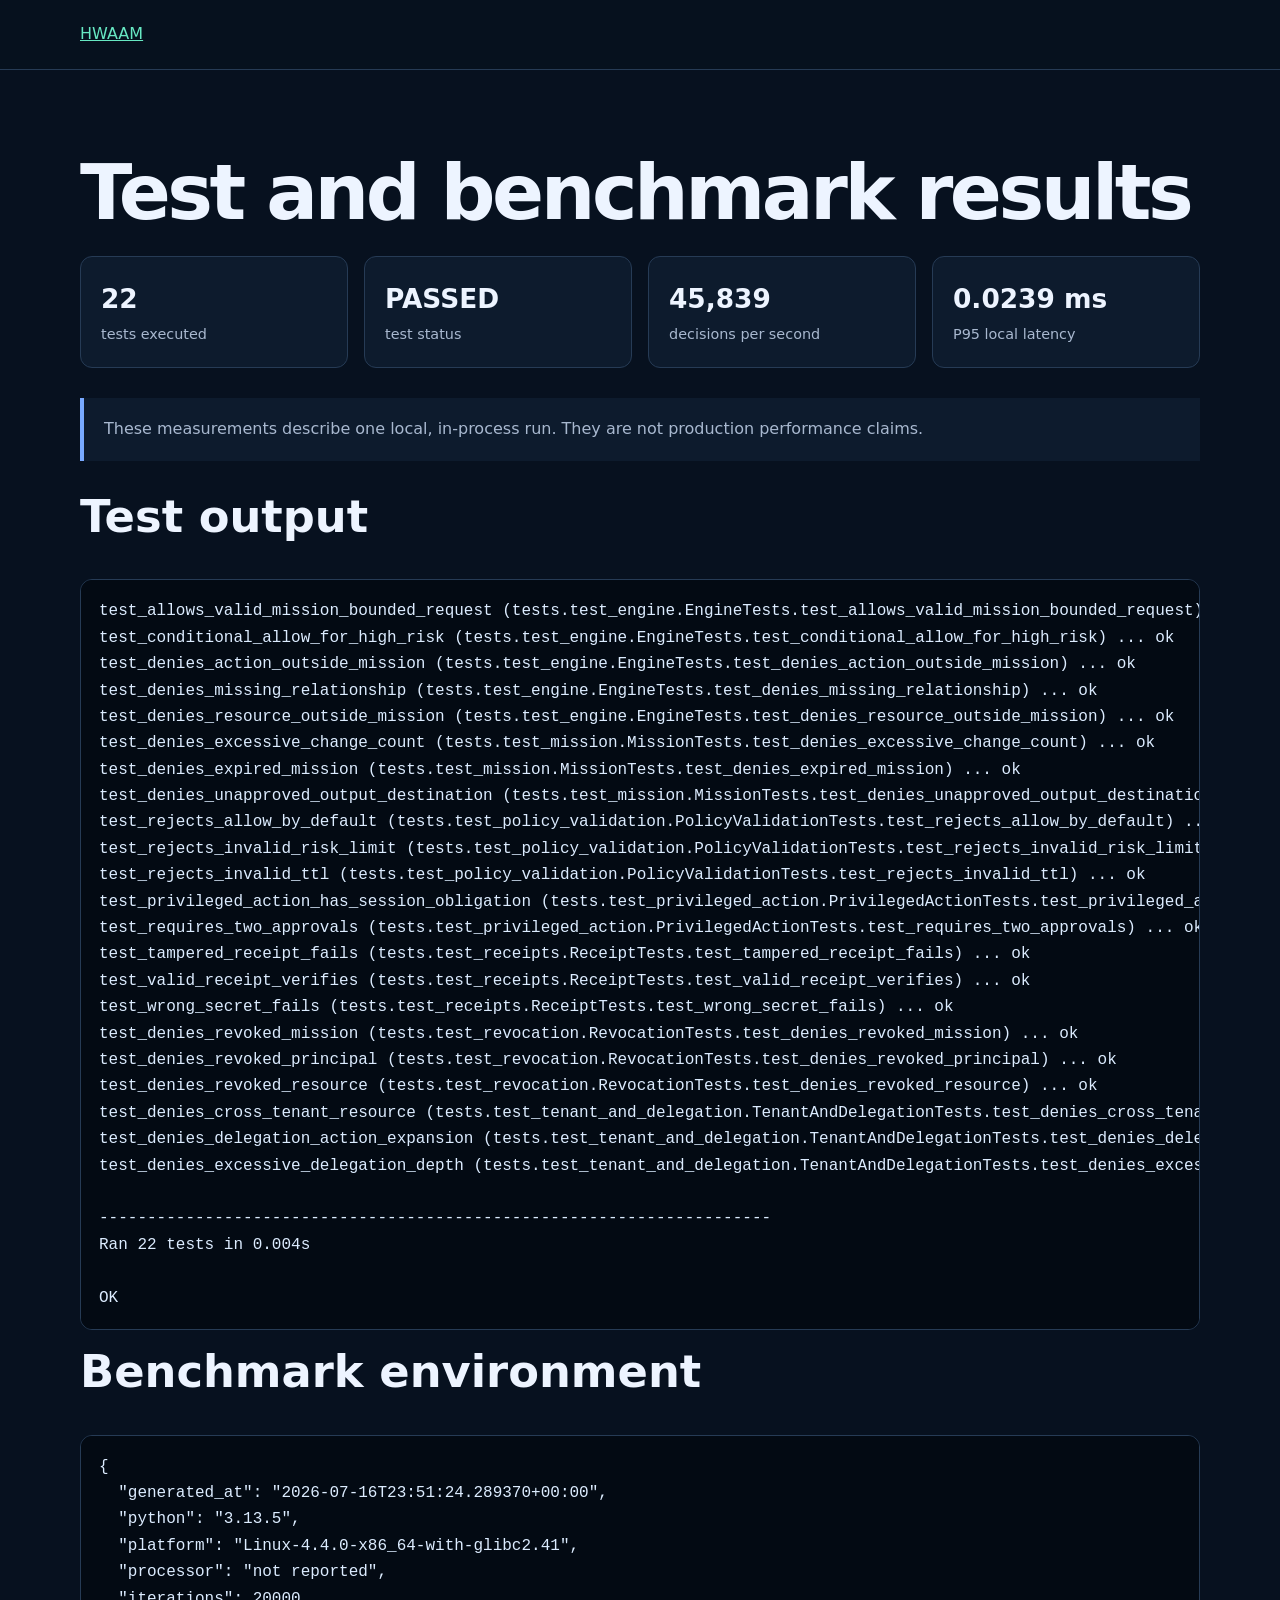
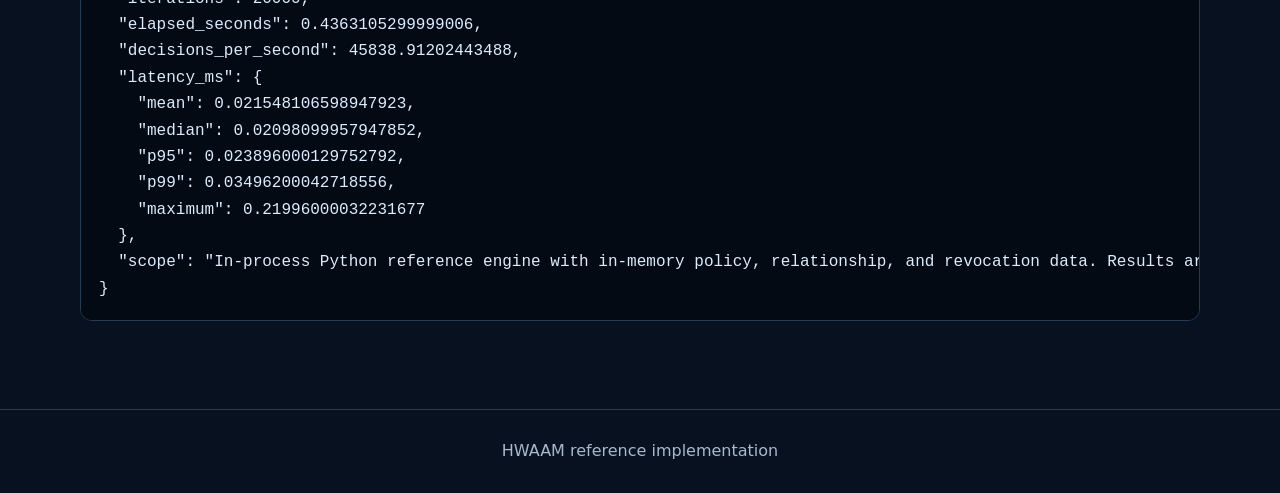
==== docs/test-results.html @ d503caf2 "Add reference implementation, tests, CI/Pages workflows, and docs site The initial upload only carri" ====
<!doctype html>
<html lang="en">
<head>
  <meta charset="utf-8">
  <meta name="viewport" content="width=device-width,initial-scale=1">
  <title>HWAAM Test Results</title>
  <link rel="stylesheet" href="assets/style.css">
</head>
<body>
<header class="site-header"><a href="index.html">HWAAM</a></header>
<main class="container">
  <h1>Test and benchmark results</h1>
  <section class="metric-grid">
    <article><strong>22</strong><span>tests executed</span></article>
    <article><strong>PASSED</strong><span>test status</span></article>
    <article><strong>45,839</strong><span>decisions per second</span></article>
    <article><strong>0.0239 ms</strong><span>P95 local latency</span></article>
  </section>
  <p class="notice">These measurements describe one local, in-process run. They are not production performance claims.</p>
  <h2>Test output</h2>
  <pre>test_allows_valid_mission_bounded_request (tests.test_engine.EngineTests.test_allows_valid_mission_bounded_request) ... ok
test_conditional_allow_for_high_risk (tests.test_engine.EngineTests.test_conditional_allow_for_high_risk) ... ok
test_denies_action_outside_mission (tests.test_engine.EngineTests.test_denies_action_outside_mission) ... ok
test_denies_missing_relationship (tests.test_engine.EngineTests.test_denies_missing_relationship) ... ok
test_denies_resource_outside_mission (tests.test_engine.EngineTests.test_denies_resource_outside_mission) ... ok
test_denies_excessive_change_count (tests.test_mission.MissionTests.test_denies_excessive_change_count) ... ok
test_denies_expired_mission (tests.test_mission.MissionTests.test_denies_expired_mission) ... ok
test_denies_unapproved_output_destination (tests.test_mission.MissionTests.test_denies_unapproved_output_destination) ... ok
test_rejects_allow_by_default (tests.test_policy_validation.PolicyValidationTests.test_rejects_allow_by_default) ... ok
test_rejects_invalid_risk_limit (tests.test_policy_validation.PolicyValidationTests.test_rejects_invalid_risk_limit) ... ok
test_rejects_invalid_ttl (tests.test_policy_validation.PolicyValidationTests.test_rejects_invalid_ttl) ... ok
test_privileged_action_has_session_obligation (tests.test_privileged_action.PrivilegedActionTests.test_privileged_action_has_session_obligation) ... ok
test_requires_two_approvals (tests.test_privileged_action.PrivilegedActionTests.test_requires_two_approvals) ... ok
test_tampered_receipt_fails (tests.test_receipts.ReceiptTests.test_tampered_receipt_fails) ... ok
test_valid_receipt_verifies (tests.test_receipts.ReceiptTests.test_valid_receipt_verifies) ... ok
test_wrong_secret_fails (tests.test_receipts.ReceiptTests.test_wrong_secret_fails) ... ok
test_denies_revoked_mission (tests.test_revocation.RevocationTests.test_denies_revoked_mission) ... ok
test_denies_revoked_principal (tests.test_revocation.RevocationTests.test_denies_revoked_principal) ... ok
test_denies_revoked_resource (tests.test_revocation.RevocationTests.test_denies_revoked_resource) ... ok
test_denies_cross_tenant_resource (tests.test_tenant_and_delegation.TenantAndDelegationTests.test_denies_cross_tenant_resource) ... ok
test_denies_delegation_action_expansion (tests.test_tenant_and_delegation.TenantAndDelegationTests.test_denies_delegation_action_expansion) ... ok
test_denies_excessive_delegation_depth (tests.test_tenant_and_delegation.TenantAndDelegationTests.test_denies_excessive_delegation_depth) ... ok

----------------------------------------------------------------------
Ran 22 tests in 0.004s

OK</pre>
  <h2>Benchmark environment</h2>
  <pre>{
  &quot;generated_at&quot;: &quot;2026-07-16T23:51:24.289370+00:00&quot;,
  &quot;python&quot;: &quot;3.13.5&quot;,
  &quot;platform&quot;: &quot;Linux-4.4.0-x86_64-with-glibc2.41&quot;,
  &quot;processor&quot;: &quot;not reported&quot;,
  &quot;iterations&quot;: 20000,
  &quot;elapsed_seconds&quot;: 0.4363105299999006,
  &quot;decisions_per_second&quot;: 45838.91202443488,
  &quot;latency_ms&quot;: {
    &quot;mean&quot;: 0.021548106598947923,
    &quot;median&quot;: 0.02098099957947852,
    &quot;p95&quot;: 0.023896000129752792,
    &quot;p99&quot;: 0.03496200042718556,
    &quot;maximum&quot;: 0.21996000032231677
  },
  &quot;scope&quot;: &quot;In-process Python reference engine with in-memory policy, relationship, and revocation data. Results are not production claims.&quot;
}</pre>
</main>
<footer>HWAAM reference implementation</footer>
</body>
</html>
---- docs/assets/style.css ----
:root {
  --bg: #07111f;
  --panel: #0d1b2d;
  --panel-2: #13253b;
  --text: #edf4ff;
  --muted: #a8b8cf;
  --accent: #67e8c3;
  --accent-2: #78a9ff;
  --line: #263b55;
  --max: 1120px;
}

* { box-sizing: border-box; }
html { scroll-behavior: smooth; }
body {
  margin: 0;
  background: var(--bg);
  color: var(--text);
  font-family: Inter, ui-sans-serif, system-ui, -apple-system, BlinkMacSystemFont, "Segoe UI", sans-serif;
  line-height: 1.65;
}
a { color: var(--accent); }
.site-header {
  min-height: 70px;
  border-bottom: 1px solid var(--line);
  display: flex;
  align-items: center;
  justify-content: space-between;
  padding: 0 max(24px, calc((100vw - var(--max)) / 2));
  position: sticky;
  top: 0;
  background: rgba(7, 17, 31, 0.94);
  backdrop-filter: blur(14px);
  z-index: 10;
}
.brand { color: var(--text); font-weight: 800; text-decoration: none; letter-spacing: .08em; }
nav { display: flex; gap: 20px; flex-wrap: wrap; }
nav a { color: var(--muted); text-decoration: none; font-size: .95rem; }
nav a:hover { color: var(--text); }
.container { width: min(var(--max), calc(100% - 40px)); margin: 0 auto; padding: 72px 0; }
.hero {
  width: min(var(--max), calc(100% - 40px));
  margin: 0 auto;
  padding: 90px 0 80px;
  display: grid;
  grid-template-columns: 1.3fr .7fr;
  gap: 54px;
  align-items: center;
}
h1 { font-size: clamp(2.6rem, 6vw, 5rem); line-height: 1.02; letter-spacing: -.045em; margin: 12px 0 24px; }
h2 { font-size: clamp(1.8rem, 3.5vw, 3rem); line-height: 1.15; margin-top: 0; }
h3 { margin-top: 0; }
.lead { font-size: 1.2rem; color: var(--muted); max-width: 720px; }
.eyebrow { text-transform: uppercase; letter-spacing: .18em; font-size: .8rem; font-weight: 800; color: var(--accent); }
.actions { display: flex; gap: 14px; flex-wrap: wrap; margin-top: 30px; }
.button {
  border: 1px solid var(--line);
  border-radius: 10px;
  padding: 12px 18px;
  text-decoration: none;
  color: var(--text);
  font-weight: 700;
}
.button.primary { background: var(--accent); border-color: var(--accent); color: #04110e; }
.decision-card {
  border: 1px solid var(--line);
  background: linear-gradient(150deg, var(--panel-2), var(--panel));
  border-radius: 18px;
  padding: 24px;
  box-shadow: 0 28px 70px rgba(0,0,0,.25);
}
.status { color: var(--accent); font-weight: 900; letter-spacing: .18em; }
dl { display: grid; grid-template-columns: 90px 1fr; gap: 10px 16px; margin-bottom: 0; }
dt { color: var(--muted); }
dd { margin: 0; word-break: break-word; }
.card-grid { display: grid; grid-template-columns: repeat(3, 1fr); gap: 18px; }
.card-grid article {
  background: var(--panel);
  border: 1px solid var(--line);
  border-radius: 14px;
  padding: 22px;
}
.card-grid p { color: var(--muted); margin-bottom: 0; }
.band { background: var(--panel); border-top: 1px solid var(--line); border-bottom: 1px solid var(--line); }
.split { display: grid; grid-template-columns: 1fr 1fr; gap: 50px; }
.check-list { list-style: none; padding: 0; margin: 0; display: grid; gap: 12px; }
.check-list li { border: 1px solid var(--line); border-radius: 10px; padding: 13px 16px; background: var(--panel-2); }
.check-list li::before { content: "✓"; color: var(--accent); margin-right: 10px; }
.authors p { color: var(--muted); }
pre, code {
  font-family: "SFMono-Regular", Consolas, "Liberation Mono", monospace;
}
pre {
  background: #030a13;
  border: 1px solid var(--line);
  border-radius: 12px;
  padding: 18px;
  overflow-x: auto;
  color: #dcecff;
}
.notice {
  border-left: 4px solid var(--accent-2);
  background: var(--panel);
  padding: 18px 20px;
  margin: 30px 0;
  color: var(--muted);
}
.metric-grid { display: grid; grid-template-columns: repeat(4, 1fr); gap: 16px; }
.metric-grid article { border: 1px solid var(--line); border-radius: 12px; padding: 20px; background: var(--panel); }
.metric-grid strong { display: block; font-size: 1.65rem; }
.metric-grid span { color: var(--muted); font-size: .9rem; }
.architecture { width: 100%; margin: 24px 0 56px; border: 1px solid var(--line); border-radius: 16px; background: #f6fbff; }
footer { border-top: 1px solid var(--line); color: var(--muted); text-align: center; padding: 28px 20px; }
ol { padding-left: 22px; }
li { margin-bottom: 8px; }

@media (max-width: 850px) {
  .hero, .split { grid-template-columns: 1fr; }
  .card-grid { grid-template-columns: 1fr 1fr; }
  .metric-grid { grid-template-columns: 1fr 1fr; }
  .site-header { align-items: flex-start; padding-top: 18px; padding-bottom: 18px; gap: 16px; flex-direction: column; }
}
@media (max-width: 560px) {
  .card-grid, .metric-grid { grid-template-columns: 1fr; }
  nav { gap: 12px; }
}
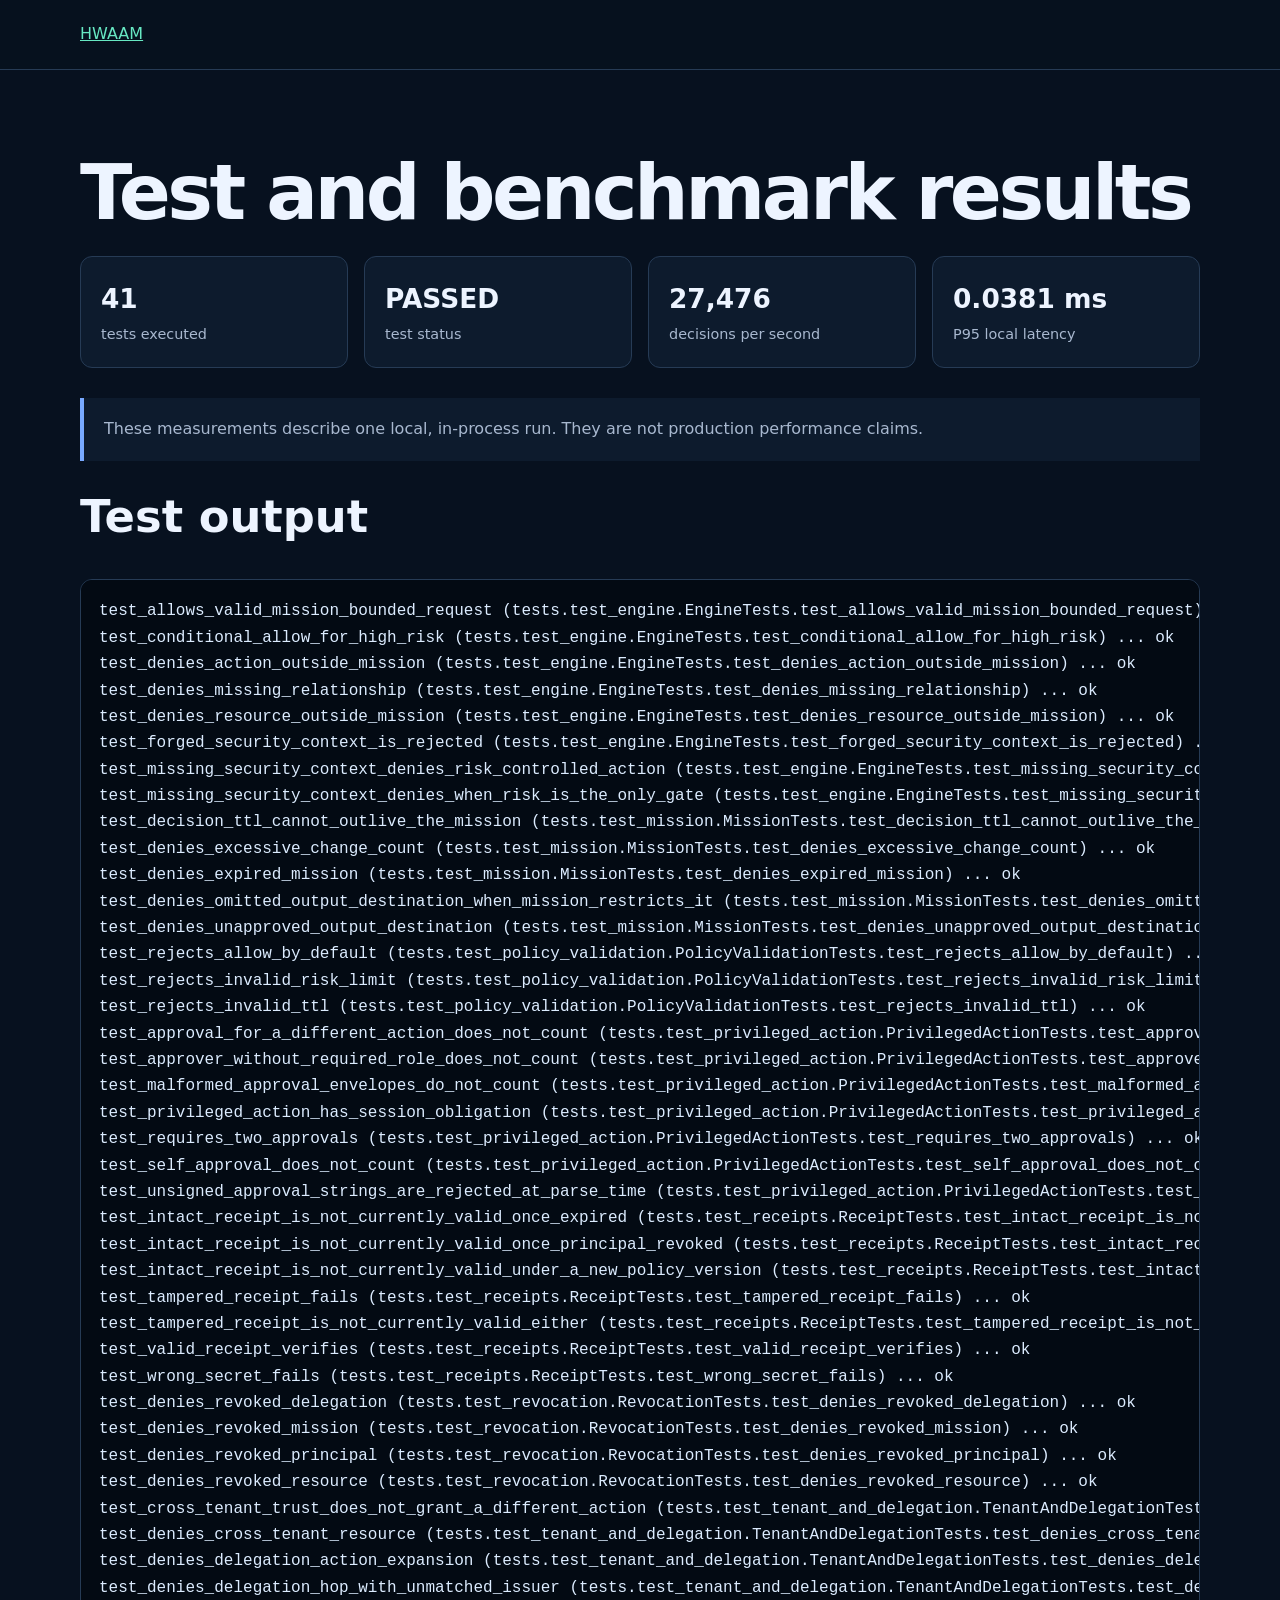
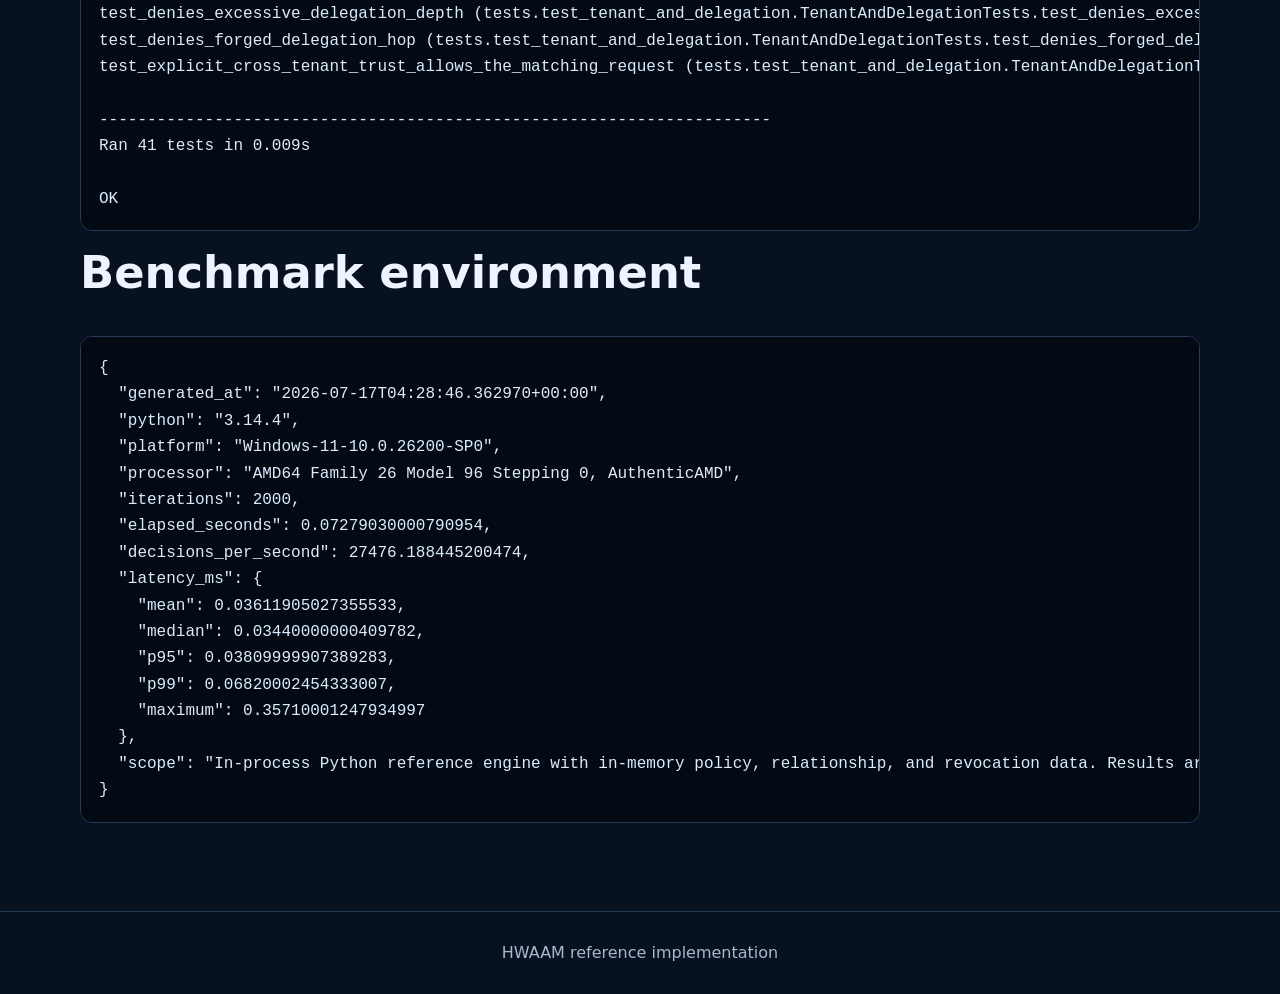
==== commit 64cebaf8: "Fix 13 audit findings: signed trust objects, exit codes, TTL, LICENSE, CI Replaces the request-contr" ====
--- a/docs/test-results.html
+++ b/docs/test-results.html
@@ -11,10 +11,10 @@
 <main class="container">
   <h1>Test and benchmark results</h1>
   <section class="metric-grid">
-    <article><strong>22</strong><span>tests executed</span></article>
+    <article><strong>41</strong><span>tests executed</span></article>
     <article><strong>PASSED</strong><span>test status</span></article>
-    <article><strong>45,839</strong><span>decisions per second</span></article>
-    <article><strong>0.0239 ms</strong><span>P95 local latency</span></article>
+    <article><strong>27,476</strong><span>decisions per second</span></article>
+    <article><strong>0.0381 ms</strong><span>P95 local latency</span></article>
   </section>
   <p class="notice">These measurements describe one local, in-process run. They are not production performance claims.</p>
   <h2>Test output</h2>
@@ -23,43 +23,62 @@
 test_denies_action_outside_mission (tests.test_engine.EngineTests.test_denies_action_outside_mission) ... ok
 test_denies_missing_relationship (tests.test_engine.EngineTests.test_denies_missing_relationship) ... ok
 test_denies_resource_outside_mission (tests.test_engine.EngineTests.test_denies_resource_outside_mission) ... ok
+test_forged_security_context_is_rejected (tests.test_engine.EngineTests.test_forged_security_context_is_rejected) ... ok
+test_missing_security_context_denies_risk_controlled_action (tests.test_engine.EngineTests.test_missing_security_context_denies_risk_controlled_action) ... ok
+test_missing_security_context_denies_when_risk_is_the_only_gate (tests.test_engine.EngineTests.test_missing_security_context_denies_when_risk_is_the_only_gate) ... ok
+test_decision_ttl_cannot_outlive_the_mission (tests.test_mission.MissionTests.test_decision_ttl_cannot_outlive_the_mission) ... ok
 test_denies_excessive_change_count (tests.test_mission.MissionTests.test_denies_excessive_change_count) ... ok
 test_denies_expired_mission (tests.test_mission.MissionTests.test_denies_expired_mission) ... ok
+test_denies_omitted_output_destination_when_mission_restricts_it (tests.test_mission.MissionTests.test_denies_omitted_output_destination_when_mission_restricts_it) ... ok
 test_denies_unapproved_output_destination (tests.test_mission.MissionTests.test_denies_unapproved_output_destination) ... ok
 test_rejects_allow_by_default (tests.test_policy_validation.PolicyValidationTests.test_rejects_allow_by_default) ... ok
 test_rejects_invalid_risk_limit (tests.test_policy_validation.PolicyValidationTests.test_rejects_invalid_risk_limit) ... ok
 test_rejects_invalid_ttl (tests.test_policy_validation.PolicyValidationTests.test_rejects_invalid_ttl) ... ok
+test_approval_for_a_different_action_does_not_count (tests.test_privileged_action.PrivilegedActionTests.test_approval_for_a_different_action_does_not_count) ... ok
+test_approver_without_required_role_does_not_count (tests.test_privileged_action.PrivilegedActionTests.test_approver_without_required_role_does_not_count) ... ok
+test_malformed_approval_envelopes_do_not_count (tests.test_privileged_action.PrivilegedActionTests.test_malformed_approval_envelopes_do_not_count) ... ok
 test_privileged_action_has_session_obligation (tests.test_privileged_action.PrivilegedActionTests.test_privileged_action_has_session_obligation) ... ok
 test_requires_two_approvals (tests.test_privileged_action.PrivilegedActionTests.test_requires_two_approvals) ... ok
+test_self_approval_does_not_count (tests.test_privileged_action.PrivilegedActionTests.test_self_approval_does_not_count) ... ok
+test_unsigned_approval_strings_are_rejected_at_parse_time (tests.test_privileged_action.PrivilegedActionTests.test_unsigned_approval_strings_are_rejected_at_parse_time) ... ok
+test_intact_receipt_is_not_currently_valid_once_expired (tests.test_receipts.ReceiptTests.test_intact_receipt_is_not_currently_valid_once_expired) ... ok
+test_intact_receipt_is_not_currently_valid_once_principal_revoked (tests.test_receipts.ReceiptTests.test_intact_receipt_is_not_currently_valid_once_principal_revoked) ... ok
+test_intact_receipt_is_not_currently_valid_under_a_new_policy_version (tests.test_receipts.ReceiptTests.test_intact_receipt_is_not_currently_valid_under_a_new_policy_version) ... ok
 test_tampered_receipt_fails (tests.test_receipts.ReceiptTests.test_tampered_receipt_fails) ... ok
+test_tampered_receipt_is_not_currently_valid_either (tests.test_receipts.ReceiptTests.test_tampered_receipt_is_not_currently_valid_either) ... ok
 test_valid_receipt_verifies (tests.test_receipts.ReceiptTests.test_valid_receipt_verifies) ... ok
 test_wrong_secret_fails (tests.test_receipts.ReceiptTests.test_wrong_secret_fails) ... ok
+test_denies_revoked_delegation (tests.test_revocation.RevocationTests.test_denies_revoked_delegation) ... ok
 test_denies_revoked_mission (tests.test_revocation.RevocationTests.test_denies_revoked_mission) ... ok
 test_denies_revoked_principal (tests.test_revocation.RevocationTests.test_denies_revoked_principal) ... ok
 test_denies_revoked_resource (tests.test_revocation.RevocationTests.test_denies_revoked_resource) ... ok
+test_cross_tenant_trust_does_not_grant_a_different_action (tests.test_tenant_and_delegation.TenantAndDelegationTests.test_cross_tenant_trust_does_not_grant_a_different_action) ... ok
 test_denies_cross_tenant_resource (tests.test_tenant_and_delegation.TenantAndDelegationTests.test_denies_cross_tenant_resource) ... ok
 test_denies_delegation_action_expansion (tests.test_tenant_and_delegation.TenantAndDelegationTests.test_denies_delegation_action_expansion) ... ok
+test_denies_delegation_hop_with_unmatched_issuer (tests.test_tenant_and_delegation.TenantAndDelegationTests.test_denies_delegation_hop_with_unmatched_issuer) ... ok
 test_denies_excessive_delegation_depth (tests.test_tenant_and_delegation.TenantAndDelegationTests.test_denies_excessive_delegation_depth) ... ok
+test_denies_forged_delegation_hop (tests.test_tenant_and_delegation.TenantAndDelegationTests.test_denies_forged_delegation_hop) ... ok
+test_explicit_cross_tenant_trust_allows_the_matching_request (tests.test_tenant_and_delegation.TenantAndDelegationTests.test_explicit_cross_tenant_trust_allows_the_matching_request) ... ok
 
 ----------------------------------------------------------------------
-Ran 22 tests in 0.004s
+Ran 41 tests in 0.009s
 
 OK</pre>
   <h2>Benchmark environment</h2>
   <pre>{
-  &quot;generated_at&quot;: &quot;2026-07-16T23:51:24.289370+00:00&quot;,
-  &quot;python&quot;: &quot;3.13.5&quot;,
-  &quot;platform&quot;: &quot;Linux-4.4.0-x86_64-with-glibc2.41&quot;,
-  &quot;processor&quot;: &quot;not reported&quot;,
-  &quot;iterations&quot;: 20000,
-  &quot;elapsed_seconds&quot;: 0.4363105299999006,
-  &quot;decisions_per_second&quot;: 45838.91202443488,
+  &quot;generated_at&quot;: &quot;2026-07-17T04:28:46.362970+00:00&quot;,
+  &quot;python&quot;: &quot;3.14.4&quot;,
+  &quot;platform&quot;: &quot;Windows-11-10.0.26200-SP0&quot;,
+  &quot;processor&quot;: &quot;AMD64 Family 26 Model 96 Stepping 0, AuthenticAMD&quot;,
+  &quot;iterations&quot;: 2000,
+  &quot;elapsed_seconds&quot;: 0.07279030000790954,
+  &quot;decisions_per_second&quot;: 27476.188445200474,
   &quot;latency_ms&quot;: {
-    &quot;mean&quot;: 0.021548106598947923,
-    &quot;median&quot;: 0.02098099957947852,
-    &quot;p95&quot;: 0.023896000129752792,
-    &quot;p99&quot;: 0.03496200042718556,
-    &quot;maximum&quot;: 0.21996000032231677
+    &quot;mean&quot;: 0.03611905027355533,
+    &quot;median&quot;: 0.03440000000409782,
+    &quot;p95&quot;: 0.03809999907389283,
+    &quot;p99&quot;: 0.06820002454333007,
+    &quot;maximum&quot;: 0.35710001247934997
   },
   &quot;scope&quot;: &quot;In-process Python reference engine with in-memory policy, relationship, and revocation data. Results are not production claims.&quot;
 }</pre>
